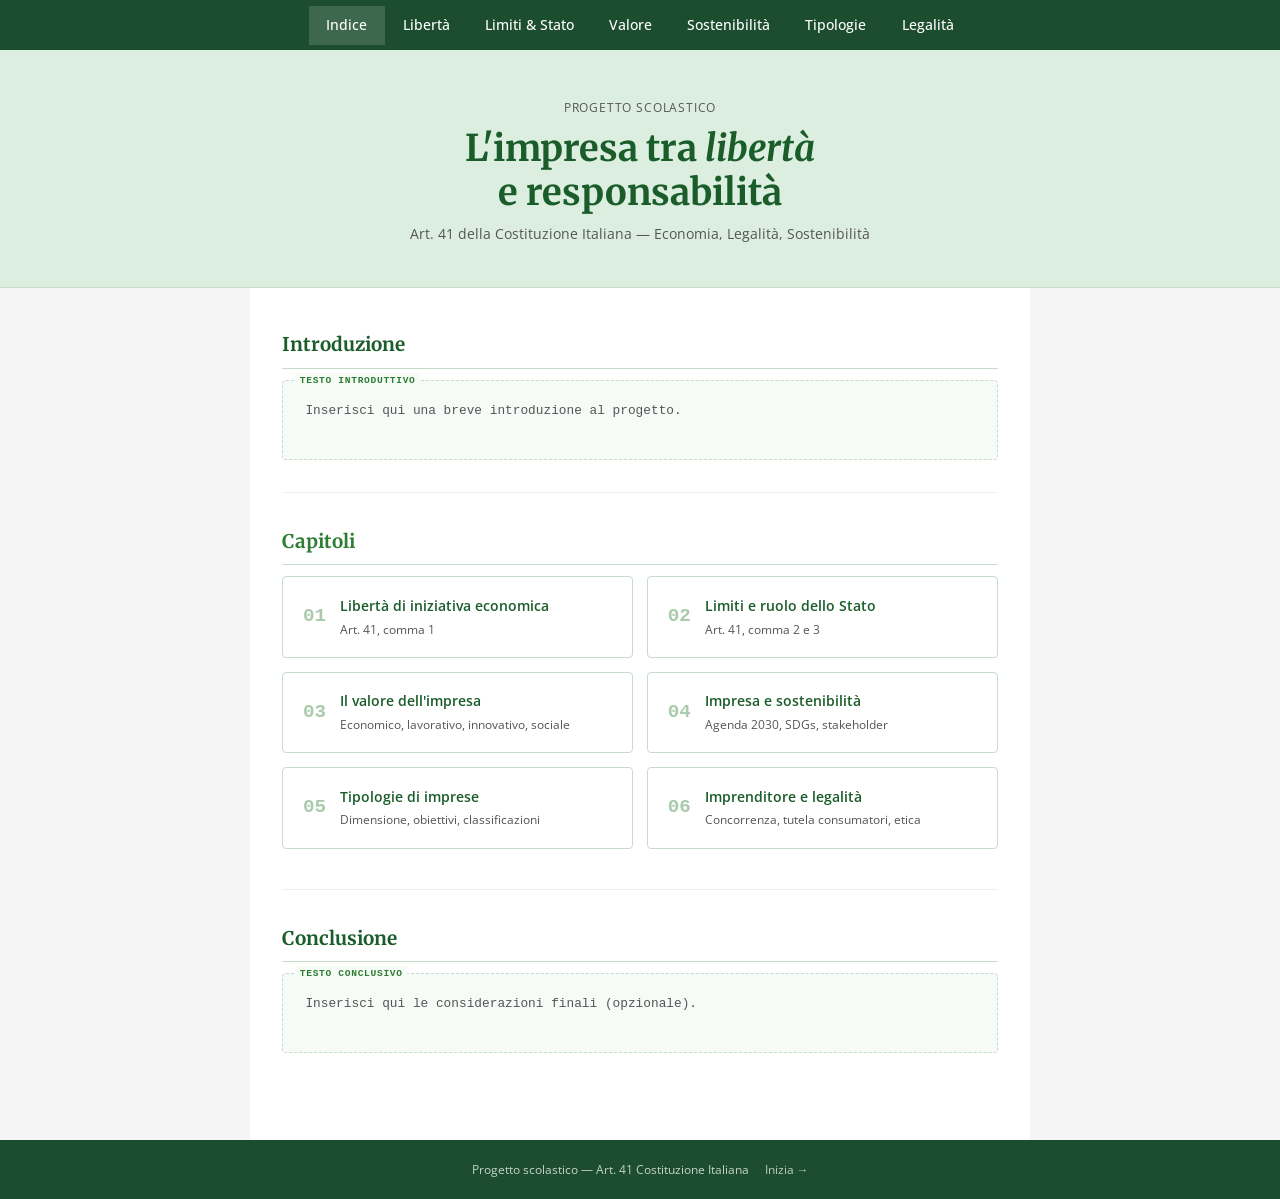
==== index.html @ ff59247c "Add files via upload" ====
<!DOCTYPE html>
<html lang="it">
<head>
  <meta charset="UTF-8" />
  <meta name="viewport" content="width=device-width, initial-scale=1.0" />
  <title>Progetto — Indice</title>
  <link rel="stylesheet" href="style.css" />
</head>
<body>

<header class="navbar">
  <div class="logo">&#9670;&nbsp;Art. 41 &amp; <span>L'Impresa</span></div>
  <nav>
    <a href="index.html" class="active">Indice</a>
    <a href="liberta-iniziativa.html">Libertà</a>
    <a href="limiti-stato.html">Limiti &amp; Stato</a>
    <a href="valore-impresa.html">Valore</a>
    <a href="sostenibilita.html">Sostenibilità</a>
    <a href="tipologie-imprese.html">Tipologie</a>
    <a href="legalita.html">Legalità</a>
  </nav>
</header>

<div class="page">

  <section class="hero">
    <div class="hero-grid"></div>
    <div class="hero-tag">Progetto scolastico</div>
    <!-- TITOLO PRINCIPALE — modifica se necessario -->
    <h1>L'impresa tra <em>libertà</em><br>e responsabilità</h1>
    <p class="subtitle">Art. 41 della Costituzione Italiana &mdash; Economia, Legalità, Sostenibilità</p>
  </section>

  <main class="content">

    <!-- INTRODUZIONE GENERALE -->
    <h2 class="section-title">Introduzione</h2>
    <div class="placeholder" data-label="Testo introduttivo">
      Inserisci qui una breve introduzione al progetto.
    </div>

    <hr class="sep" />

    <h2 class="section-title alt">Capitoli</h2>
    <div class="nav-cards">

      <a href="liberta-iniziativa.html" class="nav-card">
        <div class="nav-card-num">01</div>
        <div class="nav-card-text">
          <h3>Libertà di iniziativa economica</h3>
          <p>Art. 41, comma 1</p>
        </div>
      </a>

      <a href="limiti-stato.html" class="nav-card">
        <div class="nav-card-num">02</div>
        <div class="nav-card-text">
          <h3>Limiti e ruolo dello Stato</h3>
          <p>Art. 41, comma 2 e 3</p>
        </div>
      </a>

      <a href="valore-impresa.html" class="nav-card">
        <div class="nav-card-num">03</div>
        <div class="nav-card-text">
          <h3>Il valore dell'impresa</h3>
          <p>Economico, lavorativo, innovativo, sociale</p>
        </div>
      </a>

      <a href="sostenibilita.html" class="nav-card">
        <div class="nav-card-num">04</div>
        <div class="nav-card-text">
          <h3>Impresa e sostenibilità</h3>
          <p>Agenda 2030, SDGs, stakeholder</p>
        </div>
      </a>

      <a href="tipologie-imprese.html" class="nav-card">
        <div class="nav-card-num">05</div>
        <div class="nav-card-text">
          <h3>Tipologie di imprese</h3>
          <p>Dimensione, obiettivi, classificazioni</p>
        </div>
      </a>

      <a href="legalita.html" class="nav-card">
        <div class="nav-card-num">06</div>
        <div class="nav-card-text">
          <h3>Imprenditore e legalità</h3>
          <p>Concorrenza, tutela consumatori, etica</p>
        </div>
      </a>

    </div>

    <!-- CONCLUSIONE (opzionale) -->
    <hr class="sep" />
    <h2 class="section-title">Conclusione</h2>
    <div class="placeholder" data-label="Testo conclusivo">
      Inserisci qui le considerazioni finali (opzionale).
    </div>

  </main>

  <footer>
    <p>Progetto scolastico &mdash; Art. 41 Costituzione Italiana</p>
    <div class="footer-links">
      <a href="liberta-iniziativa.html">Inizia &rarr;</a>
    </div>
  </footer>
</div>
</body>
</html>
---- style.css ----
/* =========================================================
   PROGETTO — Art. 41 Costituzione & Impresa  |  style.css
   ========================================================= */

@import url('https://fonts.googleapis.com/css2?family=Merriweather:ital,wght@0,400;0,700;1,400&family=Open+Sans:wght@400;500;600&display=swap');

:root {
  --bg:          #f5f5f5;
  --surface:     #ffffff;
  --card:        #ffffff;
  --border:      #c5ddc8;
  --border-light:#e8f3ea;
  --text:        #222222;
  --muted:       #555555;
  --accent:      #1a5c2a;
  --accent2:     #2e7d32;
  --accent-bg:   #dceee0;
  --hero-bg:     #dceee0;
  --nav-bg:      #1b4d2e;
  --ff-head:     'Merriweather', serif;
  --ff-body:     'Open Sans', sans-serif;
  --ff-mono:     'Courier New', monospace;
  --radius:      4px;
  --transition:  0.18s ease;
}

*, *::before, *::after { box-sizing: border-box; margin: 0; padding: 0; }
html { scroll-behavior: smooth; }
body {
  background: var(--bg);
  color: var(--text);
  font-family: var(--ff-body);
  font-size: 15px;
  font-weight: 400;
  line-height: 1.75;
  min-height: 100vh;
}
a { color: var(--accent2); text-decoration: none; transition: opacity var(--transition); }
a:hover { text-decoration: underline; opacity: 0.8; }

/* ── Navbar ── */
.navbar {
  position: fixed;
  top: 0; left: 0; right: 0;
  z-index: 100;
  display: flex;
  align-items: center;
  justify-content: center;
  padding: 0 2rem;
  height: 50px;
  background: var(--nav-bg);
}
.navbar .logo { display: none; }
.navbar nav { display: flex; gap: 0; }
.navbar nav a {
  font-family: var(--ff-body);
  font-size: 0.88rem;
  font-weight: 500;
  color: #ffffff;
  padding: 0.45rem 1.1rem;
  white-space: nowrap;
  border-radius: 0;
  transition: background var(--transition);
  opacity: 1;
}
.navbar nav a:hover,
.navbar nav a.active {
  background: rgba(255,255,255,0.15);
  text-decoration: none;
}

/* ── Page ── */
.page { padding-top: 50px; }

/* ── Hero ── */
.hero {
  background: var(--hero-bg);
  padding: 3rem 2rem 2.5rem;
  text-align: center;
  border-bottom: 1px solid var(--border);
  position: relative;
}
.hero::before, .hero-grid { display: none; }
.hero-tag {
  font-family: var(--ff-body);
  font-size: 0.72rem;
  color: var(--muted);
  letter-spacing: 0.07em;
  text-transform: uppercase;
  margin-bottom: 0.5rem;
}
.hero h1 {
  font-family: var(--ff-head);
  font-weight: 700;
  font-size: clamp(1.55rem, 3.5vw, 2.3rem);
  line-height: 1.2;
  color: var(--accent);
  margin-bottom: 0.5rem;
}
.hero h1 em { font-style: italic; color: var(--accent); }
.hero p.subtitle {
  font-size: 0.88rem;
  color: var(--muted);
  max-width: 480px;
  margin: 0 auto;
}

/* ── Content ── */
.content {
  max-width: 780px;
  margin: 0 auto;
  padding: 2.5rem 2rem 4rem;
  background: var(--surface);
}

/* ── Section title ── */
.section-title {
  font-family: var(--ff-head);
  font-weight: 700;
  font-size: 1.18rem;
  color: var(--accent);
  margin-bottom: 0.7rem;
  padding-bottom: 0.4rem;
  border-bottom: 1px solid var(--border);
  display: block;
}
.section-title::before { display: none; }
.section-title.alt { color: var(--accent2); }

/* ── Placeholder ── */
.placeholder {
  border: 1px dashed var(--border);
  border-radius: var(--radius);
  padding: 1.2rem 1.4rem;
  margin-bottom: 1.4rem;
  min-height: 80px;
  color: var(--muted);
  font-size: 0.8rem;
  font-family: var(--ff-mono);
  background: #f6fbf7;
  position: relative;
}
.placeholder::after {
  content: attr(data-label);
  position: absolute;
  top: -0.5rem; left: 0.75rem;
  background: #f6fbf7;
  padding: 0 0.3rem;
  font-size: 0.6rem;
  color: var(--accent2);
  letter-spacing: 0.07em;
  text-transform: uppercase;
  font-weight: 600;
}

/* Testo normale */
.section-body p { margin-bottom: 1rem; }
.section-body p:last-child { margin-bottom: 0; }
.section-body h3 {
  font-family: var(--ff-head);
  font-weight: 700;
  font-size: 1rem;
  margin: 1.4rem 0 0.5rem;
  color: var(--accent);
}
.section-body ul { padding-left: 1.4rem; margin-bottom: 1rem; }
.section-body ul li { margin-bottom: 0.4rem; }
.section-body strong { font-weight: 600; }

/* ── Cards ── */
.cards {
  display: grid;
  grid-template-columns: repeat(auto-fill, minmax(200px, 1fr));
  gap: 1rem;
  margin-bottom: 2rem;
}
.card {
  background: var(--card);
  border: 1px solid var(--border);
  border-radius: var(--radius);
  padding: 1.15rem 1.2rem;
}
.card-label {
  font-family: var(--ff-mono);
  font-size: 0.6rem;
  color: var(--accent2);
  letter-spacing: 0.1em;
  text-transform: uppercase;
  margin-bottom: 0.3rem;
  display: block;
  font-weight: 600;
}
.card h3 {
  font-family: var(--ff-head);
  font-weight: 700;
  font-size: 0.87rem;
  margin-bottom: 0.7rem;
  color: var(--accent);
}
.card .placeholder { min-height: 55px; margin-bottom: 0; padding: 0.7rem 0.85rem; }

/* ── Two-col ── */
.two-col {
  display: grid;
  grid-template-columns: 1fr 1fr;
  gap: 1.5rem;
  margin-bottom: 2rem;
  align-items: start;
}
@media (max-width: 640px) { .two-col { grid-template-columns: 1fr; } }

/* ── Separator ── */
.sep { border: none; border-top: 1px solid var(--border-light); margin: 2rem 0; }

/* ── Index nav cards ── */
.nav-cards {
  display: grid;
  grid-template-columns: repeat(auto-fill, minmax(260px, 1fr));
  gap: 0.85rem;
  margin-bottom: 2.5rem;
}
.nav-card {
  background: var(--card);
  border: 1px solid var(--border);
  border-radius: var(--radius);
  padding: 1.05rem 1.25rem;
  display: flex; align-items: center; gap: 0.9rem;
  color: var(--text);
  transition: border-color var(--transition), background var(--transition);
}
.nav-card:hover {
  border-color: var(--accent2);
  background: var(--accent-bg);
  text-decoration: none;
  opacity: 1;
}
.nav-card-num {
  font-family: var(--ff-mono);
  font-size: 1.2rem;
  font-weight: 700;
  color: var(--accent2);
  opacity: 0.4;
  flex-shrink: 0;
}
.nav-card-text h3 {
  font-family: var(--ff-body);
  font-weight: 600;
  font-size: 0.86rem;
  margin-bottom: 0.1rem;
  color: var(--accent);
}
.nav-card-text p { font-size: 0.73rem; color: var(--muted); margin: 0; }

/* ── Footer ── */
footer {
  background: var(--nav-bg);
  padding: 1.2rem 2rem;
  display: flex; align-items: center; justify-content: center;
  flex-wrap: wrap; gap: 1rem;
  text-align: center;
}
footer p { font-family: var(--ff-body); font-size: 0.75rem; color: rgba(255,255,255,0.75); }
footer .footer-links { display: flex; gap: 1.25rem; }
footer .footer-links a {
  font-family: var(--ff-body);
  font-size: 0.75rem;
  color: rgba(255,255,255,0.7);
}
footer .footer-links a:hover { color: #ffffff; text-decoration: none; opacity: 1; }

@media (max-width: 900px) {
  .navbar { justify-content: flex-start; padding: 0 1.25rem; }
  .navbar nav a { padding: 0.4rem 0.75rem; font-size: 0.8rem; }
  .hero { padding: 2.5rem 1.5rem 2rem; }
  .content { padding: 2rem 1.25rem 3.5rem; }
}
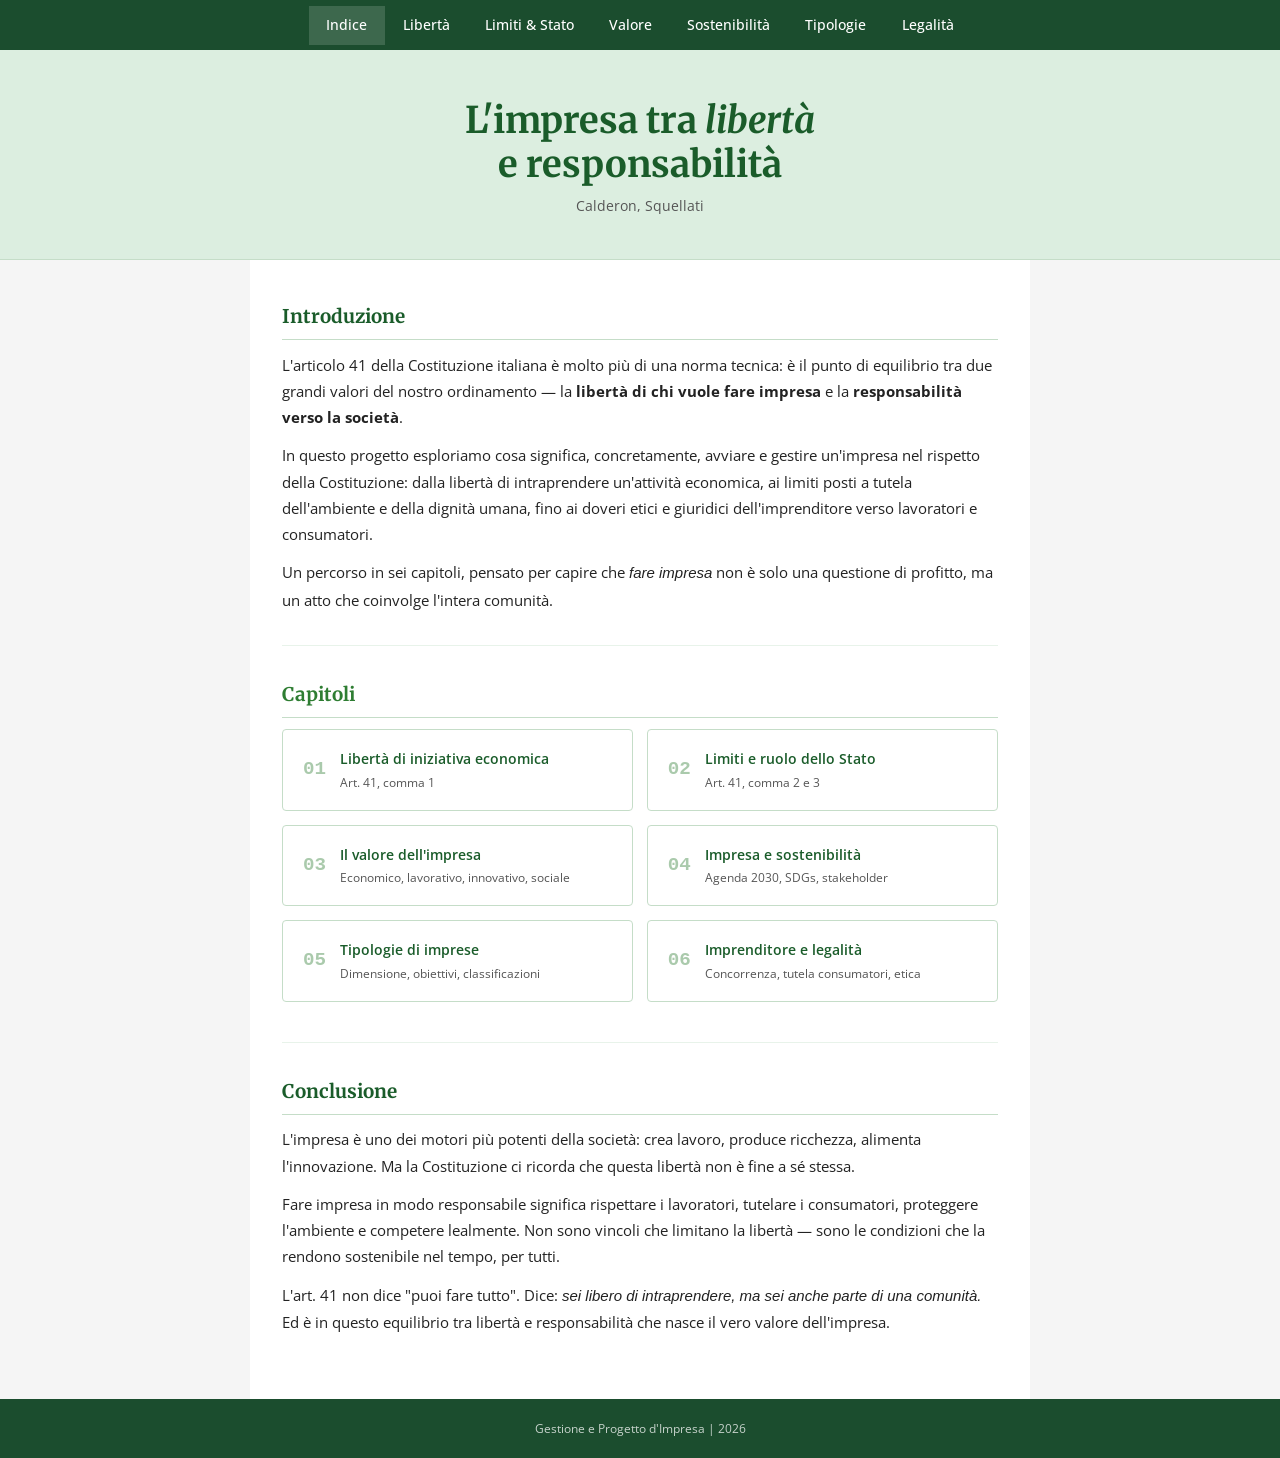
==== commit 6ca482f6: "Revise project description and conclusion in index.html Updated the content of the project descripti" ====
--- a/index.html
+++ b/index.html
@@ -25,19 +25,18 @@
 
   <section class="hero">
     <div class="hero-grid"></div>
-    <div class="hero-tag">Progetto scolastico</div>
     <!-- TITOLO PRINCIPALE — modifica se necessario -->
     <h1>L'impresa tra <em>libertà</em><br>e responsabilità</h1>
-    <p class="subtitle">Art. 41 della Costituzione Italiana &mdash; Economia, Legalità, Sostenibilità</p>
+    <p class="subtitle">Calderon, Squellati</p>
   </section>
 
   <main class="content">
 
     <!-- INTRODUZIONE GENERALE -->
     <h2 class="section-title">Introduzione</h2>
-    <div class="placeholder" data-label="Testo introduttivo">
-      Inserisci qui una breve introduzione al progetto.
-    </div>
+    <p>L'articolo 41 della Costituzione italiana è molto più di una norma tecnica: è il punto di equilibrio tra due grandi valori del nostro ordinamento — la <strong>libertà di chi vuole fare impresa</strong> e la <strong>responsabilità verso la società</strong>.</p>
+    <p style="margin-top:.75rem;">In questo progetto esploriamo cosa significa, concretamente, avviare e gestire un'impresa nel rispetto della Costituzione: dalla libertà di intraprendere un'attività economica, ai limiti posti a tutela dell'ambiente e della dignità umana, fino ai doveri etici e giuridici dell'imprenditore verso lavoratori e consumatori.</p>
+    <p style="margin-top:.75rem;">Un percorso in sei capitoli, pensato per capire che <em>fare impresa</em> non è solo una questione di profitto, ma un atto che coinvolge l'intera comunità.</p>
 
     <hr class="sep" />
 
@@ -97,17 +96,14 @@
     <!-- CONCLUSIONE (opzionale) -->
     <hr class="sep" />
     <h2 class="section-title">Conclusione</h2>
-    <div class="placeholder" data-label="Testo conclusivo">
-      Inserisci qui le considerazioni finali (opzionale).
-    </div>
+    <p>L'impresa è uno dei motori più potenti della società: crea lavoro, produce ricchezza, alimenta l'innovazione. Ma la Costituzione ci ricorda che questa libertà non è fine a sé stessa.</p>
+    <p style="margin-top:.75rem;">Fare impresa in modo responsabile significa rispettare i lavoratori, tutelare i consumatori, proteggere l'ambiente e competere lealmente. Non sono vincoli che limitano la libertà — sono le condizioni che la rendono sostenibile nel tempo, per tutti.</p>
+    <p style="margin-top:.75rem;">L'art. 41 non dice "puoi fare tutto". Dice: <em>sei libero di intraprendere, ma sei anche parte di una comunità.</em> Ed è in questo equilibrio tra libertà e responsabilità che nasce il vero valore dell'impresa.</p>
 
   </main>
 
   <footer>
-    <p>Progetto scolastico &mdash; Art. 41 Costituzione Italiana</p>
-    <div class="footer-links">
-      <a href="liberta-iniziativa.html">Inizia &rarr;</a>
-    </div>
+    <p> Gestione e Progetto d'Impresa | 2026</p>
   </footer>
 </div>
 </body>
